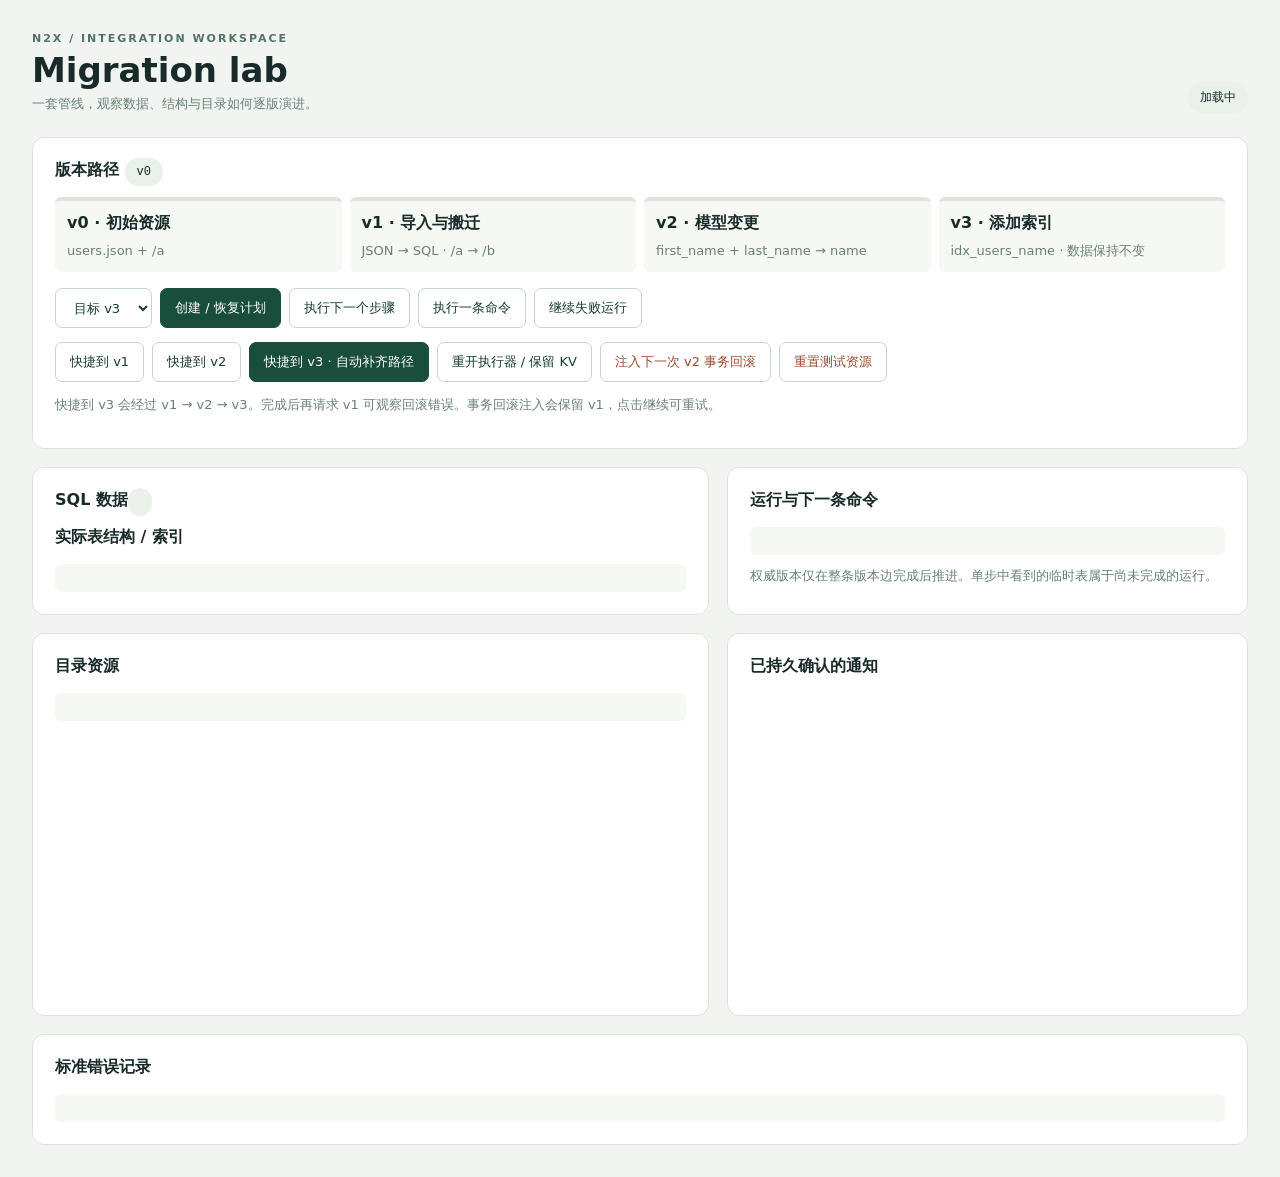
==== tests/migration-lab/web/index.html @ 8d212f77 "feat: add n2x migration lab with integration testing framework - Implemented the core functionality " ====
<!doctype html>
<html lang="zh-CN"><meta charset="utf-8"><meta name="viewport" content="width=device-width,initial-scale=1">
<title>n2x · Migration lab</title>
<style>
:root{font-family:Inter,ui-sans-serif,system-ui,sans-serif;color:#182a29;background:#f1f4f0}*{box-sizing:border-box}body{margin:0;padding:32px;max-width:1500px;margin:auto}header{display:flex;align-items:end;justify-content:space-between;margin-bottom:24px}h1{font-size:34px;margin:5px 0}h2{font-size:16px;margin:0 0 16px}.eyebrow{letter-spacing:2px;font-size:11px;color:#527369;font-weight:700}.sub{color:#698078;font-size:13px}button,select{font:inherit;font-size:13px;padding:10px 14px;border:1px solid #c8d5ca;background:white;border-radius:7px;color:#183c31;cursor:pointer}button:hover{background:#e4f2e8}button:disabled{opacity:.45;cursor:wait}.primary{background:#194e3c;color:white;border-color:#194e3c}.danger{color:#9c4b30}.toolbar{display:flex;flex-wrap:wrap;gap:8px;margin:14px 0}.grid{display:grid;grid-template-columns:1.3fr 1fr;gap:18px}.card{background:#fff;border:1px solid #dbe3da;border-radius:12px;padding:22px;min-width:0}.wide{grid-column:1/-1}.versions{display:flex;gap:8px;margin:16px 0}.version{flex:1;border-top:4px solid #dce5dc;padding:12px;background:#f6f8f3;border-radius:6px}.version.active{border-color:#308764;background:#e6f3e8}.version strong{display:block;margin-bottom:6px}.badge{background:#e9f1e9;padding:7px 12px;border-radius:20px;font:12px ui-monospace,monospace}pre{font:12px/1.65 ui-monospace,SFMono-Regular,monospace;white-space:pre-wrap;word-break:break-word;margin:0;max-height:360px;overflow:auto;background:#f6f8f4;padding:14px;border-radius:6px}table{width:100%;border-collapse:collapse;font-size:13px;margin-bottom:14px}td,th{text-align:left;padding:9px;border-bottom:1px solid #e3e9df}th{color:#647c6e;font-size:11px;text-transform:uppercase}.events{height:300px;overflow:auto;font-size:12px}.event{display:grid;grid-template-columns:45px 1fr;gap:10px;padding:9px;border-bottom:1px solid #edf0e8}.error{color:#9c3e28;background:#fff0e9;padding:14px;border-radius:8px;white-space:pre-wrap;font-size:12px;margin-bottom:18px}.hidden{display:none}.mono{font-family:ui-monospace,monospace}.path{margin-top:12px;font:11px ui-monospace,monospace;color:#7c8d80;word-break:break-all}@media(max-width:850px){body{padding:16px}.grid{grid-template-columns:1fr}header{align-items:start;gap:15px}.versions{flex-wrap:wrap}.version{min-width:100px}}
</style>
<header><div><div class="eyebrow">N2X / INTEGRATION WORKSPACE</div><h1>Migration lab</h1><div class="sub">一套管线，观察数据、结构与目录如何逐版演进。</div></div><span class="badge" id="status">加载中</span></header>
<div id="error" class="error hidden"></div>
<section class="card"><h2>版本路径 <span id="revision" class="badge">v0</span></h2>
<div class="versions"><div class="version" data-v="0"><strong>v0 · 初始资源</strong><span class="sub">users.json + /a</span></div><div class="version" data-v="1"><strong>v1 · 导入与搬迁</strong><span class="sub">JSON → SQL · /a → /b</span></div><div class="version" data-v="2"><strong>v2 · 模型变更</strong><span class="sub">first_name + last_name → name</span></div><div class="version" data-v="3"><strong>v3 · 添加索引</strong><span class="sub">idx_users_name · 数据保持不变</span></div></div>
<div class="toolbar"><select id="target"><option value="v1">目标 v1</option><option value="v2">目标 v2</option><option value="v3" selected>目标 v3</option></select><button class="primary" onclick="act('start',target())">创建 / 恢复计划</button><button onclick="act('step')">执行下一个步骤</button><button onclick="act('tick')">执行一条命令</button><button onclick="act('resume')">继续失败运行</button></div>
<div class="toolbar"><button onclick="act('run',{target:'v1'})">快捷到 v1</button><button onclick="act('run',{target:'v2'})">快捷到 v2</button><button class="primary" onclick="act('run',{target:'v3'})">快捷到 v3 · 自动补齐路径</button><button onclick="act('reopen')">重开执行器 / 保留 KV</button><button class="danger" onclick="act('fault')">注入下一次 v2 事务回滚</button><button class="danger" onclick="resetLab()">重置测试资源</button></div>
<div class="sub">快捷到 v3 会经过 v1 → v2 → v3。完成后再请求 v1 可观察回滚错误。事务回滚注入会保留 v1，点击继续可重试。</div><div class="path" id="path"></div></section>
<div class="grid" style="margin-top:18px"><section class="card"><h2>SQL 数据 <span id="sql-version" class="badge"></span></h2><div id="tables"></div><h2>实际表结构 / 索引</h2><pre id="schema"></pre></section><section class="card"><h2>运行与下一条命令</h2><pre id="run"></pre><div class="sub" style="margin-top:12px">权威版本仅在整条版本边完成后推进。单步中看到的临时表属于尚未完成的运行。</div></section><section class="card"><h2>目录资源</h2><pre id="files"></pre></section><section class="card"><h2>已持久确认的通知</h2><div id="events" class="events"></div></section><section class="card wide"><h2>标准错误记录</h2><pre id="errors"></pre></section></div>
<script>
const el=id=>document.getElementById(id),pretty=v=>JSON.stringify(v,null,2),target=()=>({target:el('target').value});let busy=false;
function render(s){if(!s)return;el('revision').textContent=s.version;el('path').textContent=s.data_dir;el('sql-version').textContent='user_version = '+s.sql_version;el('status').textContent=s.run?(typeof s.run.status==='string'?s.run.status:Object.keys(s.run.status)[0]):'Ready';document.querySelectorAll('[data-v]').forEach(n=>n.classList.toggle('active',Number(n.dataset.v)<=Number(s.version.slice(1))));el('schema').textContent=s.schema.filter(x=>x.name!=='_n2x_receipts').map(x=>x.sql).join('\n\n')||'尚未创建业务表';el('run').textContent=pretty({run:s.run?{id:s.run.run,status:s.run.status,current:s.run.current,target:s.run.target,step:s.run.step,confirmed:s.run.progress.confirmed,last_error:s.run.last_error}:null,next_command:s.next_command?{id:s.next_command.id,type:Object.keys(s.next_command.kind)[0]}:null});el('files').textContent=pretty(s.files);el('errors').textContent=pretty(s.errors);const root=el('tables');root.replaceChildren();for(const[name,table]of Object.entries(s.tables)){const heading=document.createElement('h2');heading.textContent=name;root.append(heading);const t=document.createElement('table'),head=t.createTHead().insertRow();for(const col of table.columns){const th=document.createElement('th');th.textContent=col;head.append(th)}for(const row of table.rows){const tr=t.insertRow();for(const col of table.columns){const td=tr.insertCell();td.textContent=row[col]??'NULL'}}root.append(t)}if(!root.children.length)root.textContent='v0：JSON 数据尚未导入';const events=s.events?.Events?.items||[];el('events').replaceChildren();for(const event of events.slice().reverse()){const row=document.createElement('div');row.className='event';const id=document.createElement('span');id.textContent='#'+event.sequence;const body=document.createElement('span');body.textContent=typeof event.notice.kind==='string'?event.notice.kind:pretty(event.notice.kind);row.append(id,body);el('events').append(row)}}
async function act(action,body={}){if(busy)return;busy=true;document.querySelectorAll('button').forEach(b=>b.disabled=true);try{const response=await fetch('/api/'+action,{method:'POST',headers:{'Content-Type':'application/json'},body:pretty(body)});const result=await response.json();render(result.state);const failure=result.error||result.state?.run?.last_error;el('error').classList.toggle('hidden',!failure);if(failure)el('error').textContent=pretty(failure)}catch(error){el('error').classList.remove('hidden');el('error').textContent=String(error)}finally{busy=false;document.querySelectorAll('button').forEach(b=>b.disabled=false)}}
function resetLab(){if(confirm('删除测试项目 data 中的生成资源，恢复到 v0？'))act('reset')}
fetch('/api/state').then(r=>r.json()).then(r=>render(r.state));
</script></html>
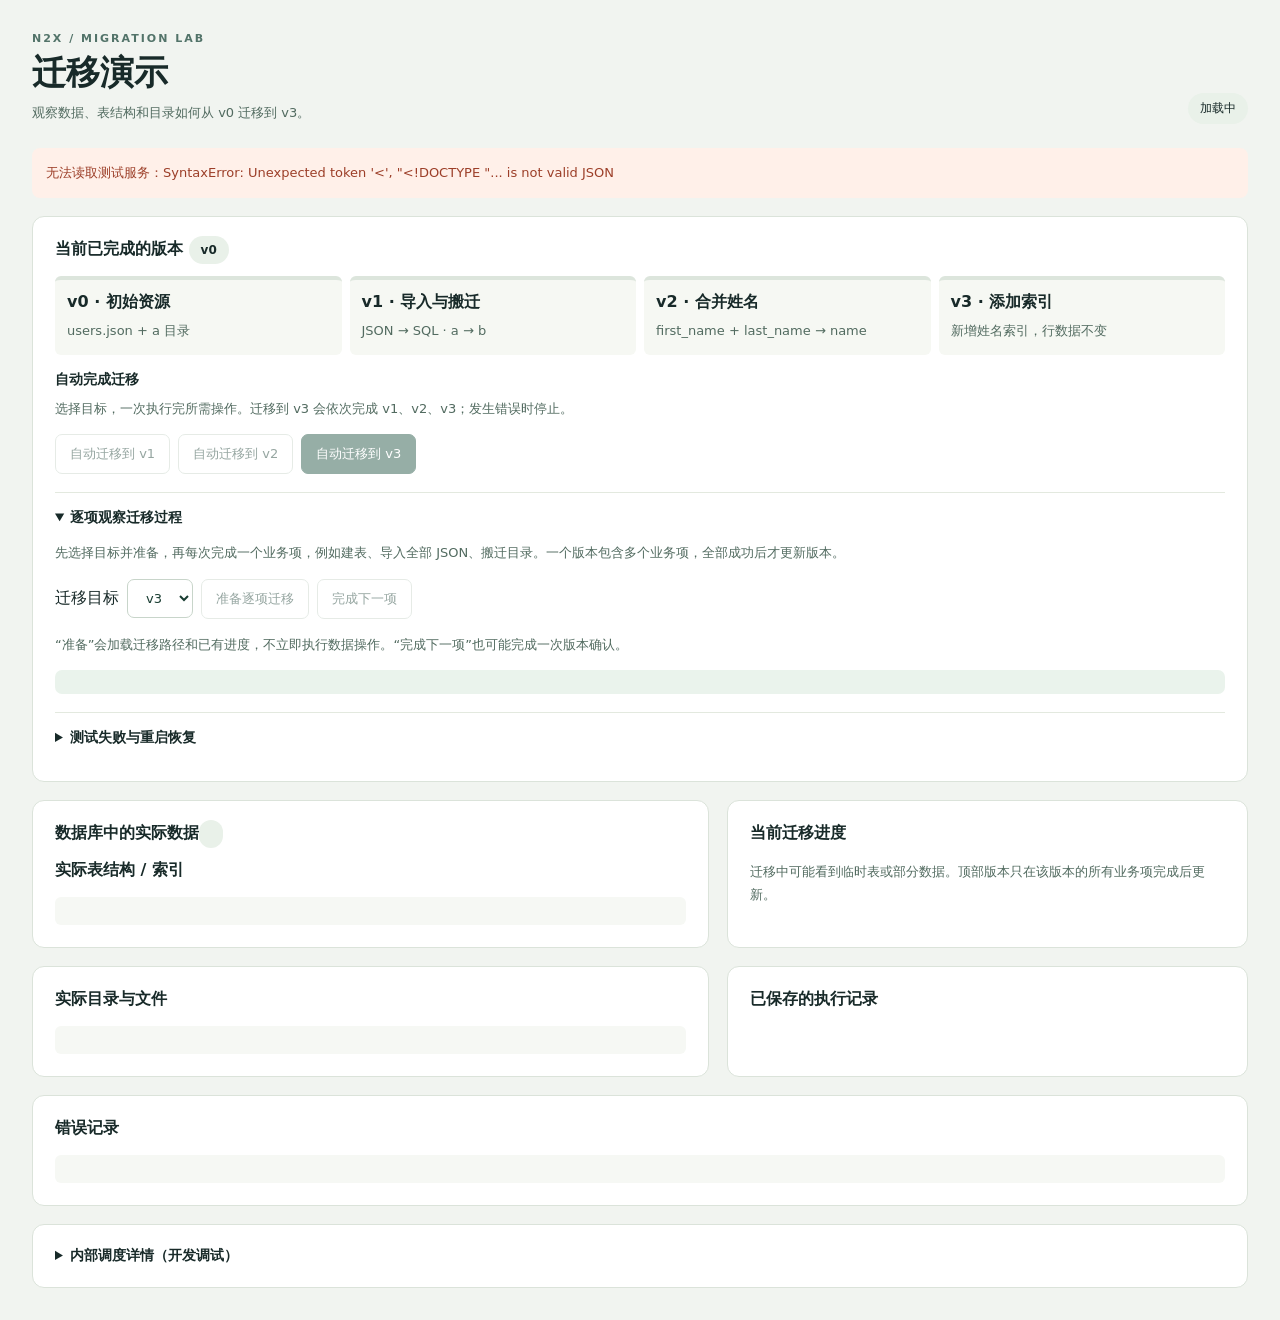
==== commit 5729bfd3: "-" ====
--- a/tests/migration-lab/web/index.html
+++ b/tests/migration-lab/web/index.html
@@ -1,21 +1,178 @@
 <!doctype html>
-<html lang="zh-CN"><meta charset="utf-8"><meta name="viewport" content="width=device-width,initial-scale=1">
-<title>n2x · Migration lab</title>
+<html lang="zh-CN">
+<meta charset="utf-8">
+<meta name="viewport" content="width=device-width,initial-scale=1">
+<title>n2x · 迁移演示</title>
 <style>
-:root{font-family:Inter,ui-sans-serif,system-ui,sans-serif;color:#182a29;background:#f1f4f0}*{box-sizing:border-box}body{margin:0;padding:32px;max-width:1500px;margin:auto}header{display:flex;align-items:end;justify-content:space-between;margin-bottom:24px}h1{font-size:34px;margin:5px 0}h2{font-size:16px;margin:0 0 16px}.eyebrow{letter-spacing:2px;font-size:11px;color:#527369;font-weight:700}.sub{color:#698078;font-size:13px}button,select{font:inherit;font-size:13px;padding:10px 14px;border:1px solid #c8d5ca;background:white;border-radius:7px;color:#183c31;cursor:pointer}button:hover{background:#e4f2e8}button:disabled{opacity:.45;cursor:wait}.primary{background:#194e3c;color:white;border-color:#194e3c}.danger{color:#9c4b30}.toolbar{display:flex;flex-wrap:wrap;gap:8px;margin:14px 0}.grid{display:grid;grid-template-columns:1.3fr 1fr;gap:18px}.card{background:#fff;border:1px solid #dbe3da;border-radius:12px;padding:22px;min-width:0}.wide{grid-column:1/-1}.versions{display:flex;gap:8px;margin:16px 0}.version{flex:1;border-top:4px solid #dce5dc;padding:12px;background:#f6f8f3;border-radius:6px}.version.active{border-color:#308764;background:#e6f3e8}.version strong{display:block;margin-bottom:6px}.badge{background:#e9f1e9;padding:7px 12px;border-radius:20px;font:12px ui-monospace,monospace}pre{font:12px/1.65 ui-monospace,SFMono-Regular,monospace;white-space:pre-wrap;word-break:break-word;margin:0;max-height:360px;overflow:auto;background:#f6f8f4;padding:14px;border-radius:6px}table{width:100%;border-collapse:collapse;font-size:13px;margin-bottom:14px}td,th{text-align:left;padding:9px;border-bottom:1px solid #e3e9df}th{color:#647c6e;font-size:11px;text-transform:uppercase}.events{height:300px;overflow:auto;font-size:12px}.event{display:grid;grid-template-columns:45px 1fr;gap:10px;padding:9px;border-bottom:1px solid #edf0e8}.error{color:#9c3e28;background:#fff0e9;padding:14px;border-radius:8px;white-space:pre-wrap;font-size:12px;margin-bottom:18px}.hidden{display:none}.mono{font-family:ui-monospace,monospace}.path{margin-top:12px;font:11px ui-monospace,monospace;color:#7c8d80;word-break:break-all}@media(max-width:850px){body{padding:16px}.grid{grid-template-columns:1fr}header{align-items:start;gap:15px}.versions{flex-wrap:wrap}.version{min-width:100px}}
+:root{font-family:Inter,ui-sans-serif,system-ui,sans-serif;color:#182a29;background:#f1f4f0}*{box-sizing:border-box}body{margin:0;padding:32px;max-width:1500px;margin:auto}header{display:flex;align-items:end;justify-content:space-between;margin-bottom:24px}h1{font-size:34px;margin:5px 0}h2{font-size:16px;margin:0 0 16px}h3{font-size:14px;margin:0 0 8px}.eyebrow{letter-spacing:2px;font-size:11px;color:#527369;font-weight:700}.sub{color:#526b60;font-size:13px;line-height:1.8}button,select{font:inherit;font-size:13px;padding:10px 14px;border:1px solid #c8d5ca;background:white;border-radius:7px;color:#183c31;cursor:pointer}button:hover{background:#e4f2e8}button:disabled,select:disabled{opacity:.45;cursor:default}.primary{background:#194e3c;color:white;border-color:#194e3c}.primary:hover{background:#24634d}.danger{color:#9c4b30}.toolbar{display:flex;flex-wrap:wrap;align-items:center;gap:8px;margin:14px 0}.grid{display:grid;grid-template-columns:1.3fr 1fr;gap:18px}.card{background:#fff;border:1px solid #dbe3da;border-radius:12px;padding:22px;min-width:0}.wide{grid-column:1/-1}.versions{display:flex;gap:8px;margin:16px 0}.version{flex:1;border-top:4px solid #dce5dc;padding:12px;background:#f6f8f3;border-radius:6px}.version.active{border-color:#308764;background:#e6f3e8}.version strong{display:block;margin-bottom:6px}.badge{background:#e9f1e9;padding:7px 12px;border-radius:20px;font-size:12px}pre{font:12px/1.65 ui-monospace,SFMono-Regular,monospace;white-space:pre-wrap;word-break:break-word;margin:0;max-height:360px;overflow:auto;background:#f6f8f4;padding:14px;border-radius:6px}table{width:100%;border-collapse:collapse;font-size:13px;margin-bottom:14px}td,th{text-align:left;padding:9px;border-bottom:1px solid #e3e9df}th{color:#647c6e;font-size:11px;text-transform:uppercase}.events{max-height:300px;overflow:auto;font-size:13px}.event{display:grid;grid-template-columns:45px 1fr;gap:10px;padding:9px;border-bottom:1px solid #edf0e8}.error{color:#9c3e28;background:#fff0e9;padding:14px;border-radius:8px;white-space:pre-wrap;font-size:13px;margin-bottom:18px;line-height:1.7}.hidden{display:none}.path{margin-top:12px;font:11px ui-monospace,monospace;color:#7c8d80;word-break:break-all}details{border-top:1px solid #e3e9df;padding-top:16px;margin-top:18px}summary{cursor:pointer;font-size:14px;font-weight:600}details[open]>summary{margin-bottom:14px}.action-grid{display:grid;grid-template-columns:repeat(3,minmax(0,1fr));gap:18px}.action-box{background:#f6f8f4;border-radius:8px;padding:16px}.action-box button{margin-bottom:10px}.hint{margin-top:14px;padding:12px 14px;background:#eaf3ec;border-radius:7px;font-size:13px;line-height:1.8}.current-item{font-size:21px;margin:12px 0}.reset-row{margin-top:18px;display:flex;align-items:center;gap:14px;flex-wrap:wrap}@media(max-width:850px){body{padding:16px}.grid,.action-grid{grid-template-columns:1fr}header{align-items:start;gap:15px}.versions{flex-wrap:wrap}.version{min-width:100px}}
 </style>
-<header><div><div class="eyebrow">N2X / INTEGRATION WORKSPACE</div><h1>Migration lab</h1><div class="sub">一套管线，观察数据、结构与目录如何逐版演进。</div></div><span class="badge" id="status">加载中</span></header>
-<div id="error" class="error hidden"></div>
-<section class="card"><h2>版本路径 <span id="revision" class="badge">v0</span></h2>
-<div class="versions"><div class="version" data-v="0"><strong>v0 · 初始资源</strong><span class="sub">users.json + /a</span></div><div class="version" data-v="1"><strong>v1 · 导入与搬迁</strong><span class="sub">JSON → SQL · /a → /b</span></div><div class="version" data-v="2"><strong>v2 · 模型变更</strong><span class="sub">first_name + last_name → name</span></div><div class="version" data-v="3"><strong>v3 · 添加索引</strong><span class="sub">idx_users_name · 数据保持不变</span></div></div>
-<div class="toolbar"><select id="target"><option value="v1">目标 v1</option><option value="v2">目标 v2</option><option value="v3" selected>目标 v3</option></select><button class="primary" onclick="act('start',target())">创建 / 恢复计划</button><button onclick="act('step')">执行下一个步骤</button><button onclick="act('tick')">执行一条命令</button><button onclick="act('resume')">继续失败运行</button></div>
-<div class="toolbar"><button onclick="act('run',{target:'v1'})">快捷到 v1</button><button onclick="act('run',{target:'v2'})">快捷到 v2</button><button class="primary" onclick="act('run',{target:'v3'})">快捷到 v3 · 自动补齐路径</button><button onclick="act('reopen')">重开执行器 / 保留 KV</button><button class="danger" onclick="act('fault')">注入下一次 v2 事务回滚</button><button class="danger" onclick="resetLab()">重置测试资源</button></div>
-<div class="sub">快捷到 v3 会经过 v1 → v2 → v3。完成后再请求 v1 可观察回滚错误。事务回滚注入会保留 v1，点击继续可重试。</div><div class="path" id="path"></div></section>
-<div class="grid" style="margin-top:18px"><section class="card"><h2>SQL 数据 <span id="sql-version" class="badge"></span></h2><div id="tables"></div><h2>实际表结构 / 索引</h2><pre id="schema"></pre></section><section class="card"><h2>运行与下一条命令</h2><pre id="run"></pre><div class="sub" style="margin-top:12px">权威版本仅在整条版本边完成后推进。单步中看到的临时表属于尚未完成的运行。</div></section><section class="card"><h2>目录资源</h2><pre id="files"></pre></section><section class="card"><h2>已持久确认的通知</h2><div id="events" class="events"></div></section><section class="card wide"><h2>标准错误记录</h2><pre id="errors"></pre></section></div>
+<header>
+  <div><div class="eyebrow">N2X / MIGRATION LAB</div><h1>迁移演示</h1><div class="sub">观察数据、表结构和目录如何从 v0 迁移到 v3。</div></div>
+  <span class="badge" id="status">加载中</span>
+</header>
+<div id="error" class="error hidden" role="alert"></div>
+<section class="card">
+  <h2>当前已完成的版本 <span id="revision" class="badge">v0</span></h2>
+  <div class="versions">
+    <div class="version" data-v="0"><strong>v0 · 初始资源</strong><span class="sub">users.json + a 目录</span></div>
+    <div class="version" data-v="1"><strong>v1 · 导入与搬迁</strong><span class="sub">JSON → SQL · a → b</span></div>
+    <div class="version" data-v="2"><strong>v2 · 合并姓名</strong><span class="sub">first_name + last_name → name</span></div>
+    <div class="version" data-v="3"><strong>v3 · 添加索引</strong><span class="sub">新增姓名索引，行数据不变</span></div>
+  </div>
+  <h3>自动完成迁移</h3>
+  <div class="sub">选择目标，一次执行完所需操作。迁移到 v3 会依次完成 v1、v2、v3；发生错误时停止。</div>
+  <div class="toolbar">
+    <button data-target="v1" onclick="act('run',{target:'v1'})">自动迁移到 v1</button>
+    <button data-target="v2" onclick="act('run',{target:'v2'})">自动迁移到 v2</button>
+    <button data-target="v3" class="primary" onclick="act('run',{target:'v3'})">自动迁移到 v3</button>
+  </div>
+  <details open>
+    <summary>逐项观察迁移过程</summary>
+    <div class="sub">先选择目标并准备，再每次完成一个业务项，例如建表、导入全部 JSON、搬迁目录。一个版本包含多个业务项，全部成功后才更新版本。</div>
+    <div class="toolbar">
+      <label for="target">迁移目标</label>
+      <select id="target"><option value="v1">v1</option><option value="v2">v2</option><option value="v3" selected>v3</option></select>
+      <button id="prepare" onclick="act('start',target())">准备逐项迁移</button>
+      <button id="step" onclick="act('step')">完成下一项</button>
+    </div>
+    <div class="sub">“准备”会加载迁移路径和已有进度，不立即执行数据操作。“完成下一项”也可能完成一次版本确认。</div>
+  </details>
+  <div id="hint" class="hint" role="status"></div>
+  <details>
+    <summary>测试失败与重启恢复</summary>
+    <div class="action-grid">
+      <div class="action-box">
+        <button id="fault" class="danger" onclick="act('fault')">让 v2 的下一次写入失败</button>
+        <div class="sub">安排一次测试故障。下次写入 v2 的姓名合并结果时，撤销该批 SQL 写入并报错，迁移版本保持 v1。点击本按钮不会立刻执行迁移。</div>
+        <div id="fault-status" class="sub"></div>
+      </div>
+      <div class="action-box">
+        <button id="resume" onclick="act('resume')">准备从失败处重试</button>
+        <div class="sub">故障排除后，让停止的任务可以继续。此按钮不会立即执行数据操作；然后点击“完成下一项”，或“自动迁移到”原目标。已经确认完成的项目会保留。</div>
+      </div>
+      <div class="action-box">
+        <button onclick="act('reopen')">模拟重启，保留进度</button>
+        <div class="sub">重新创建迁移执行器，保留数据库、文件和已保存的进度。随后选择原来的目标，点击“准备逐项迁移”，再继续执行。用于检查中途退出后能否恢复。</div>
+      </div>
+    </div>
+    <div class="reset-row"><button class="danger" onclick="resetLab()">清空演示数据，回到 v0</button><span class="sub">重新生成初始 JSON 和 a 目录；清除本测试目录中的数据库、迁移进度与日志。</span></div>
+  </details>
+  <div class="path" id="path"></div>
+</section>
+<div class="grid" style="margin-top:18px">
+  <section class="card"><h2>数据库中的实际数据 <span id="sql-version" class="badge"></span></h2><div id="tables"></div><h2>实际表结构 / 索引</h2><pre id="schema"></pre></section>
+  <section class="card"><h2>当前迁移进度</h2><div id="current-item" class="current-item"></div><div id="progress" class="sub"></div><div class="sub" style="margin-top:12px">迁移中可能看到临时表或部分数据。顶部版本只在该版本的所有业务项完成后更新。</div></section>
+  <section class="card"><h2>实际目录与文件</h2><pre id="files"></pre></section>
+  <section class="card"><h2>已保存的执行记录</h2><div id="events" class="events"></div></section>
+  <section class="card wide"><h2>错误记录</h2><pre id="errors"></pre></section>
+  <section class="card wide"><details style="border:0;padding:0;margin:0"><summary>内部调度详情（开发调试）</summary><div class="sub">一个业务项会拆成多次内部动作，例如保存执行意图、读取一批、转换、写入一批、保存进度。下面的按钮只执行其中一次，因此不一定看到数据变化。普通演示使用上方“完成下一项”。</div><div class="toolbar"><button id="tick" onclick="act('tick')">推进一次内部动作</button></div><h3>原始运行状态与下一动作</h3><pre id="run"></pre></details></section>
+</div>
 <script>
-const el=id=>document.getElementById(id),pretty=v=>JSON.stringify(v,null,2),target=()=>({target:el('target').value});let busy=false;
-function render(s){if(!s)return;el('revision').textContent=s.version;el('path').textContent=s.data_dir;el('sql-version').textContent='user_version = '+s.sql_version;el('status').textContent=s.run?(typeof s.run.status==='string'?s.run.status:Object.keys(s.run.status)[0]):'Ready';document.querySelectorAll('[data-v]').forEach(n=>n.classList.toggle('active',Number(n.dataset.v)<=Number(s.version.slice(1))));el('schema').textContent=s.schema.filter(x=>x.name!=='_n2x_receipts').map(x=>x.sql).join('\n\n')||'尚未创建业务表';el('run').textContent=pretty({run:s.run?{id:s.run.run,status:s.run.status,current:s.run.current,target:s.run.target,step:s.run.step,confirmed:s.run.progress.confirmed,last_error:s.run.last_error}:null,next_command:s.next_command?{id:s.next_command.id,type:Object.keys(s.next_command.kind)[0]}:null});el('files').textContent=pretty(s.files);el('errors').textContent=pretty(s.errors);const root=el('tables');root.replaceChildren();for(const[name,table]of Object.entries(s.tables)){const heading=document.createElement('h2');heading.textContent=name;root.append(heading);const t=document.createElement('table'),head=t.createTHead().insertRow();for(const col of table.columns){const th=document.createElement('th');th.textContent=col;head.append(th)}for(const row of table.rows){const tr=t.insertRow();for(const col of table.columns){const td=tr.insertCell();td.textContent=row[col]??'NULL'}}root.append(t)}if(!root.children.length)root.textContent='v0：JSON 数据尚未导入';const events=s.events?.Events?.items||[];el('events').replaceChildren();for(const event of events.slice().reverse()){const row=document.createElement('div');row.className='event';const id=document.createElement('span');id.textContent='#'+event.sequence;const body=document.createElement('span');body.textContent=typeof event.notice.kind==='string'?event.notice.kind:pretty(event.notice.kind);row.append(id,body);el('events').append(row)}}
-async function act(action,body={}){if(busy)return;busy=true;document.querySelectorAll('button').forEach(b=>b.disabled=true);try{const response=await fetch('/api/'+action,{method:'POST',headers:{'Content-Type':'application/json'},body:pretty(body)});const result=await response.json();render(result.state);const failure=result.error||result.state?.run?.last_error;el('error').classList.toggle('hidden',!failure);if(failure)el('error').textContent=pretty(failure)}catch(error){el('error').classList.remove('hidden');el('error').textContent=String(error)}finally{busy=false;document.querySelectorAll('button').forEach(b=>b.disabled=false)}}
-function resetLab(){if(confirm('删除测试项目 data 中的生成资源，恢复到 v0？'))act('reset')}
-fetch('/api/state').then(r=>r.json()).then(r=>render(r.state));
-</script></html>
+const el=id=>document.getElementById(id);
+const pretty=value=>JSON.stringify(value,null,2);
+const target=()=>({target:el('target').value});
+let busy=false,lastState=null;
+const statusNames={Ready:'等待开始',Running:'迁移进行中',Recovering:'正在恢复',Waiting:'等待条件满足',Paused:'已暂停',NeedsAttention:'需要人工核对',Completed:'已完成',Failed:'发生错误，已停止',Cancelled:'已取消'};
+const stepNames={'create-users':'创建用户表','json-to-sql':'将 JSON 导入数据库','a-to-b':'将 a 目录复制到 b','remove-a':'核对文件并清理原目录 a','verify-files':'检查迁移后的目录','mark-sql':'记录数据库版本 v1','verify-users':'检查 v1 用户数据','prepare-model':'创建姓名合并用的新表','merge-names':'合并姓名并写入新表','publish-model':'用新表替换旧表','verify-model':'检查姓名合并结果','create-name-index':'创建姓名索引','verify-index':'检查索引'};
+function statusOf(state){const status=state?.run?.status;return typeof status==='string'?status:Object.keys(status||{})[0]}
+function stepName(address){return stepNames[address?.step]||address?.step||'准备下一项'}
+function updateControls(){
+  document.querySelectorAll('button').forEach(button=>button.disabled=busy||!lastState);
+  if(!lastState)return;
+  const pending=!!lastState.next_command,status=statusOf(lastState);
+  const active=lastState.run&&status!=='Completed';
+  const stopped=['Failed','Paused','Cancelled','NeedsAttention'].includes(status);
+  document.querySelectorAll('[data-target]').forEach(button=>button.disabled=busy||(active&&button.dataset.target!==lastState.run.target)||(stopped&&lastState.executor_loaded&&!pending));
+  el('prepare').disabled=busy||pending||(stopped&&lastState.executor_loaded);
+  el('step').disabled=busy||!pending;
+  el('tick').disabled=busy||!pending;
+  el('resume').disabled=busy||pending||!lastState.executor_loaded||!['Failed','Paused','Cancelled'].includes(status);
+  el('fault').disabled=busy||lastState.fault_armed||!['v0','v1'].includes(lastState.version);
+  el('target').disabled=busy||!!active;
+}
+function showError(error){el('error').classList.toggle('hidden',!error);el('error').textContent=error?[error.code,error.message].filter(Boolean).join('\n'):''}
+function noticeText(kind){
+  if(typeof kind==='string')return {RunStarted:'开始迁移',RunRecovering:'从已保存的进度恢复',RunResumed:'已允许继续执行',RunPaused:'已暂停',RunCancelled:'已取消'}[kind]||kind;
+  const [name,value]=Object.entries(kind)[0]||[];
+  switch(name){
+    case 'StepStarted':return '开始：'+stepName(value);
+    case 'StepCompleted':return '完成：'+stepName(value);
+    case 'RevisionAdvanced':return '版本已确认：'+value.revision;
+    case 'ProgressChanged':return '已确认：读取 '+value.confirmed.read+' 条，写入 '+value.confirmed.written+' 条';
+    case 'RunCompleted':return '迁移已完成';
+    case 'RunFailed':return '执行失败：'+value.message;
+    case 'RunNeedsAttention':return '需要人工核对：'+value.message;
+    case 'RetryScheduled':return '已安排第 '+value.attempt+' 次尝试';
+    case 'ReconciliationRequired':return '正在核对上次操作是否已经提交';
+    case 'OperationResolved':return '已保存人工核对结论';
+    default:return name||'执行记录';
+  }
+}
+function filesText(files){
+  const lines=[];
+  for(const directory of ['a','b']){
+    const entries=files[directory]||[];
+    lines.push(directory+'/ '+(directory==='a'&&!files.a_exists?'（不存在）':entries.length?'':'（空或尚未创建）'));
+    for(const entry of entries)lines.push('  '+entry.path+(entry.directory?'/':'  · '+(entry.bytes?.length||0)+' 字节'));
+  }
+  return lines.join('\n');
+}
+function render(state){
+  if(!state)return;
+  lastState=state;
+  const status=statusOf(state),run=state.run,pending=!!state.next_command;
+  if(run&&status!=='Completed')el('target').value=run.target;
+  el('revision').textContent=state.version;
+  el('path').textContent='测试数据目录：'+state.data_dir;
+  el('sql-version').textContent='SQLite 版本 '+state.sql_version;
+  el('status').textContent=pending&&['Failed','Paused','Cancelled'].includes(status)?'正在更新运行状态，等待执行':statusNames[status]||'没有进行中的迁移';
+  document.querySelectorAll('[data-v]').forEach(node=>node.classList.toggle('active',Number(node.dataset.v)<=Number(state.version.slice(1))));
+  el('schema').textContent=state.schema.filter(item=>item.name!=='_n2x_receipts').map(item=>item.sql).join('\n\n')||'尚未创建业务表';
+  el('run').textContent=pretty({run:run?{id:run.run,status:run.status,current:run.current,target:run.target,step:run.step,confirmed:run.progress.confirmed,last_error:run.last_error}:null,next_command:state.next_command?{id:state.next_command.id,type:Object.keys(state.next_command.kind)[0]}:null});
+  el('files').textContent=filesText(state.files);
+  el('errors').textContent=state.errors.length?state.errors.map(error=>error.code+'\n'+error.message).join('\n\n'):'暂无错误记录';
+  const stopped=['Failed','NeedsAttention','Cancelled','Paused'].includes(status);
+  el('current-item').textContent=status==='Completed'?'本次迁移已完成':run?.step?stepName(run.step):pending?'准备或确认迁移进度':'当前没有正在执行的业务项';
+  el('progress').textContent=run?'本次目标 '+run.target+'；已确认读取 '+run.progress.confirmed.read+' 条，写入 '+run.progress.confirmed.written+' 条。':'可以自动迁移，或先准备后逐项执行。';
+  el('hint').textContent=run&&status!=='Completed'&&!state.executor_loaded?'已找到保存的任务，原目标为 '+run.target+'。点击“准备逐项迁移”加载已有进度。':status==='NeedsAttention'?'上次操作是否提交尚未确认，不能直接重试。请先核对实际数据；本演示网页未提供人工核对结论的提交入口。':stopped&&!pending?'当前任务已停止。查看错误原因；排除故障后，在“测试失败与重启恢复”中准备重试，再继续执行。':pending?'已准备好目标 '+run.target+'。点击“完成下一项”逐项观察，或自动迁移到同一目标。':state.version==='v3'?'已到 v3。可以在下方清空演示数据重新观察，也可以请求 v1 / v2 检查旧版本请求如何报错。':'选择一个目标自动迁移，或通过逐项操作来观察每个业务项。';
+  el('fault-status').textContent=state.fault_armed?'测试故障已安排，等待下一次 v2 写入。':!['v0','v1'].includes(state.version)?'v2 已完成；要重新测试，请先清空演示数据回到 v0。':'每次点击仅影响一次写入。';
+  const root=el('tables');root.replaceChildren();
+  for(const [name,table] of Object.entries(state.tables)){
+    const heading=document.createElement('h3');heading.textContent=name;root.append(heading);
+    const element=document.createElement('table'),head=element.createTHead().insertRow();
+    for(const column of table.columns){const cell=document.createElement('th');cell.textContent=column;head.append(cell)}
+    for(const row of table.rows){const line=element.insertRow();for(const column of table.columns){const cell=line.insertCell();cell.textContent=row[column]??'NULL'}}
+    root.append(element);
+  }
+  if(!root.children.length)root.textContent='v0：JSON 数据尚未导入';
+  const events=state.events?.Events?.items||[];el('events').replaceChildren();
+  for(const event of events.slice().reverse()){
+    const row=document.createElement('div');row.className='event';
+    const sequence=document.createElement('span');sequence.textContent='#'+event.sequence;
+    const body=document.createElement('span');body.textContent=noticeText(event.notice.kind);
+    row.append(sequence,body);el('events').append(row);
+  }
+  if(!events.length)el('events').textContent='准备或加载任务后，这里会显示该任务已保存的执行记录。';
+  showError(run?.last_error);
+  updateControls();
+}
+async function act(action,body={}){
+  if(busy)return;
+  busy=true;updateControls();
+  try{
+    const response=await fetch('/api/'+action,{method:'POST',headers:{'Content-Type':'application/json'},body:pretty(body)});
+    const result=await response.json();render(result.state);
+    const failure=result.error||(action==='resume'&&result.state?.next_command?null:result.state?.run?.last_error);showError(failure);
+    if(!failure){
+      if(action==='reopen')el('hint').textContent='已模拟重启，数据和已保存进度均保留。若任务尚未完成，请选择原目标并点击“准备逐项迁移”。';
+      if(action==='resume')el('hint').textContent='已允许继续。点击“完成下一项”，或自动迁移到原来的目标 '+result.state.run.target+'。';
+      if(action==='fault')el('hint').textContent='已安排一次 v2 写入失败。接下来迁移到 v2 或 v3，观察报错及版本停留在 v1。';
+    }
+  }catch(error){showError({message:String(error)})}
+  finally{busy=false;updateControls()}
+}
+function resetLab(){if(confirm('清空本测试目录中的数据库、迁移进度和日志，并重新生成初始 JSON 与 a 目录，回到 v0？'))act('reset')}
+updateControls();
+fetch('/api/state').then(response=>response.json()).then(result=>{render(result.state);if(result.error)showError(result.error)}).catch(error=>showError({message:'无法读取测试服务：'+error}));
+</script>
+</html>
